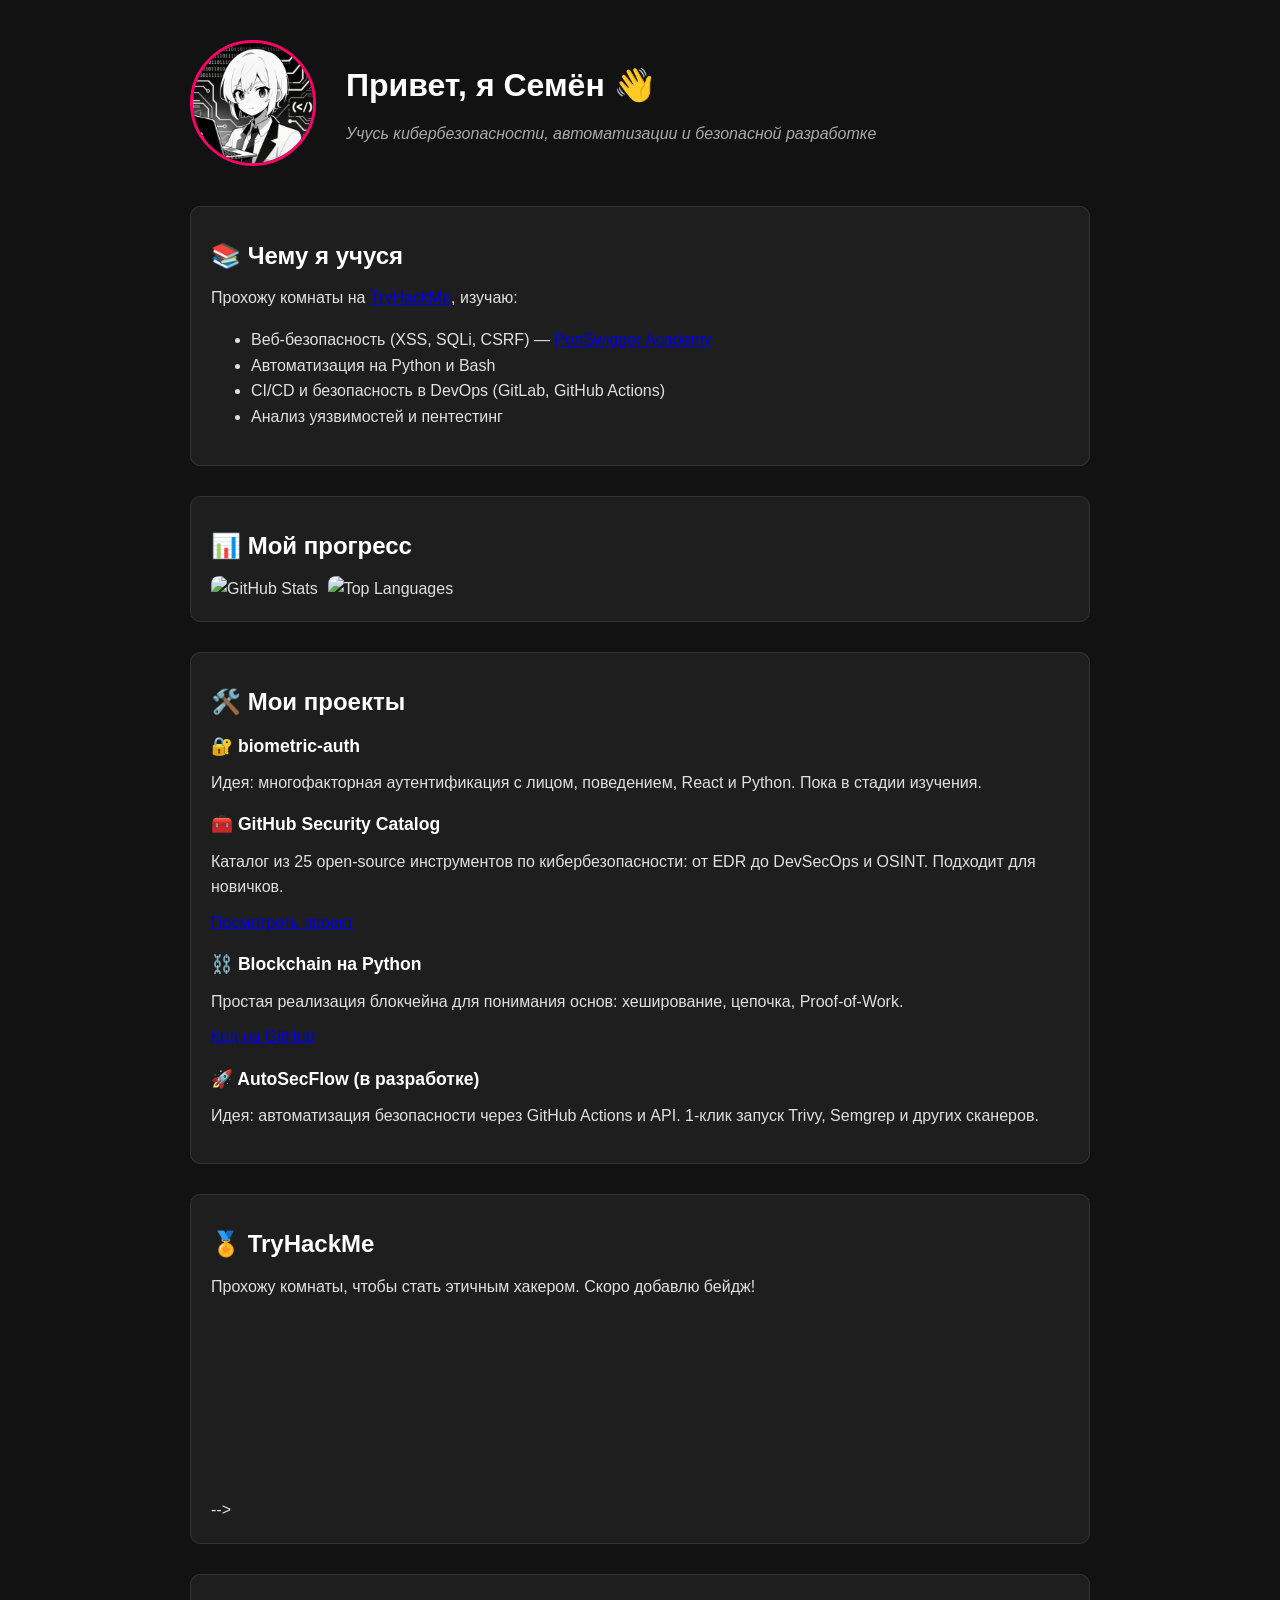
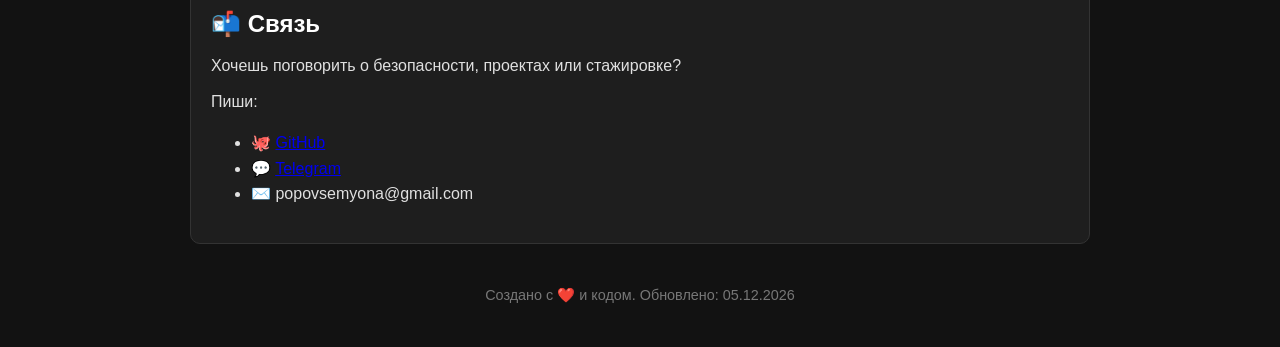
==== index.html @ 48610863 "Create index.html" ====
<!DOCTYPE html>
<html lang="ru">
<head>
  <meta charset="UTF-8" />
  <meta name="viewport" content="width=device-width, initial-scale=1" />
  <title>Семён | Кибербезопасник</title>
  <style>
    :root {
      --bg: #121212;
      --text: #e0e0e0;
      --accent: #ff0066;
      --card: #1e1e1e;
      --border: #333;
    }
    body {
      background: var(--bg);
      color: var(--text);
      font-family: 'Segoe UI', Tahoma, Geneva, Verdana, sans-serif;
      line-height: 1.6;
      margin: 0;
      padding: 20px;
    }
    .container {
      max-width: 900px;
      margin: 0 auto;
      padding: 20px;
    }
    header {
      display: flex;
      align-items: center;
      gap: 30px;
      margin-bottom: 40px;
    }
    .avatar {
      width: 120px;
      height: 120px;
      border-radius: 50%;
      object-fit: cover;
      border: 3px solid var(--accent);
    }
    h1, h2, h3 {
      margin: 10px 0;
      color: white;
    }
    h1 {
      font-size: 2rem;
    }
    p {
      margin: 10px 0;
    }
    .tagline {
      font-style: italic;
      color: #aaa;
    }
    .section {
      background: var(--card);
      padding: 20px;
      border-radius: 10px;
      margin-bottom: 30px;
      border: 1px solid var(--border);
    }
    .project {
      margin-bottom: 15px;
    }
    .project h3 {
      margin: 5px 0;
      font-size: 1.1rem;
    }
    .stats {
      display: flex;
      gap: 10px;
      flex-wrap: wrap;
    }
    .stats img {
      max-width: 100%;
      border-radius: 8px;
    }
    footer {
      text-align: center;
      margin-top: 40px;
      color: #777;
      font-size: 0.9rem;
    }
    @media (max-width: 600px) {
      header {
        flex-direction: column;
        text-align: center;
      }
    }
  </style>
</head>
<body>
  <div class="container">
    <header>
      <img src="https://trytonottry.github.io/assets/images/avatar.png" alt="Семён" class="avatar" />
      <div>
        <h1>Привет, я Семён 👋</h1>
        <p class="tagline">Учусь кибербезопасности, автоматизации и безопасной разработке</p>
      </div>
    </header>

    <section class="section">
      <h2>📚 Чему я учуся</h2>
      <p>Прохожу комнаты на <a href="https://tryhackme.com/p/Try2NotTry" target="_blank">TryHackMe</a>, изучаю:</p>
      <ul>
        <li>Веб-безопасность (XSS, SQLi, CSRF) — <a href="https://portswigger.net/web-security" target="_blank">PortSwigger Academy</a></li>
        <li>Автоматизация на Python и Bash</li>
        <li>CI/CD и безопасность в DevOps (GitLab, GitHub Actions)</li>
        <li>Анализ уязвимостей и пентестинг</li>
      </ul>
    </section>

    <section class="section">
      <h2>📊 Мой прогресс</h2>
      <div class="stats">
        <img src="https://github-readme-stats.vercel.app/api?username=Trytonottry&show_icons=true&theme=radical" alt="GitHub Stats" />
        <img src="https://github-readme-stats.vercel.app/api/top-langs/?username=Trytonottry&layout=compact&theme=radical" alt="Top Languages" />
      </div>
    </section>

    <section class="section">
      <h2>🛠️ Мои проекты</h2>
      
      <div class="project">
        <h3>🔐 biometric-auth</h3>
        <p>Идея: многофакторная аутентификация с лицом, поведением, React и Python. Пока в стадии изучения.</p>
      </div>

      <div class="project">
        <h3>🧰 GitHub Security Catalog</h3>
        <p>Каталог из 25 open-source инструментов по кибербезопасности: от EDR до DevSecOps и OSINT. Подходит для новичков.</p>
        <p><a href="https://github.com/Trytonottry/security-tools-catalog" target="_blank">Посмотреть проект</a></p>
      </div>

      <div class="project">
        <h3>⛓️ Blockchain на Python</h3>
        <p>Простая реализация блокчейна для понимания основ: хеширование, цепочка, Proof-of-Work.</p>
        <p><a href="https://github.com/Trytonottry/blockchain" target="_blank">Код на GitHub</a></p>
      </div>

      <div class="project">
        <h3>🚀 AutoSecFlow (в разработке)</h3>
        <p>Идея: автоматизация безопасности через GitHub Actions и API. 1-клик запуск Trivy, Semgrep и других сканеров.</p>
      </div>
    </section>

    <section class="section">
      <h2>🏅 TryHackMe</h2>
      <p>Прохожу комнаты, чтобы стать этичным хакером. Скоро добавлю бейдж!</p>
      
      <iframe 
        src="https://tryhackme.com/api/v2/badges/public-profile?userPublicId=5080349" 
        style="border: none; width: 100%; height: 180px;">
      </iframe>
      -->
    </section>

    <section class="section">
      <h2>📬 Связь</h2>
      <p>Хочешь поговорить о безопасности, проектах или стажировке?</p>
      <p>Пиши:</p>
      <ul>
        <li>🐙 <a href="https://github.com/Trytonottry" target="_blank">GitHub</a></li>
        <li>💬 <a href="https://t.me/moriartyyyyy" target="_blank">Telegram</a></li>
        <li>✉️ popovsemyona@gmail.com</li>
      </ul>
    </section>

    <footer>
      Создано с ❤️ и кодом. Обновлено: <script>document.write(new Date().toLocaleDateString("ru-RU"))</script>
    </footer>
  </div>
</body>
</html>
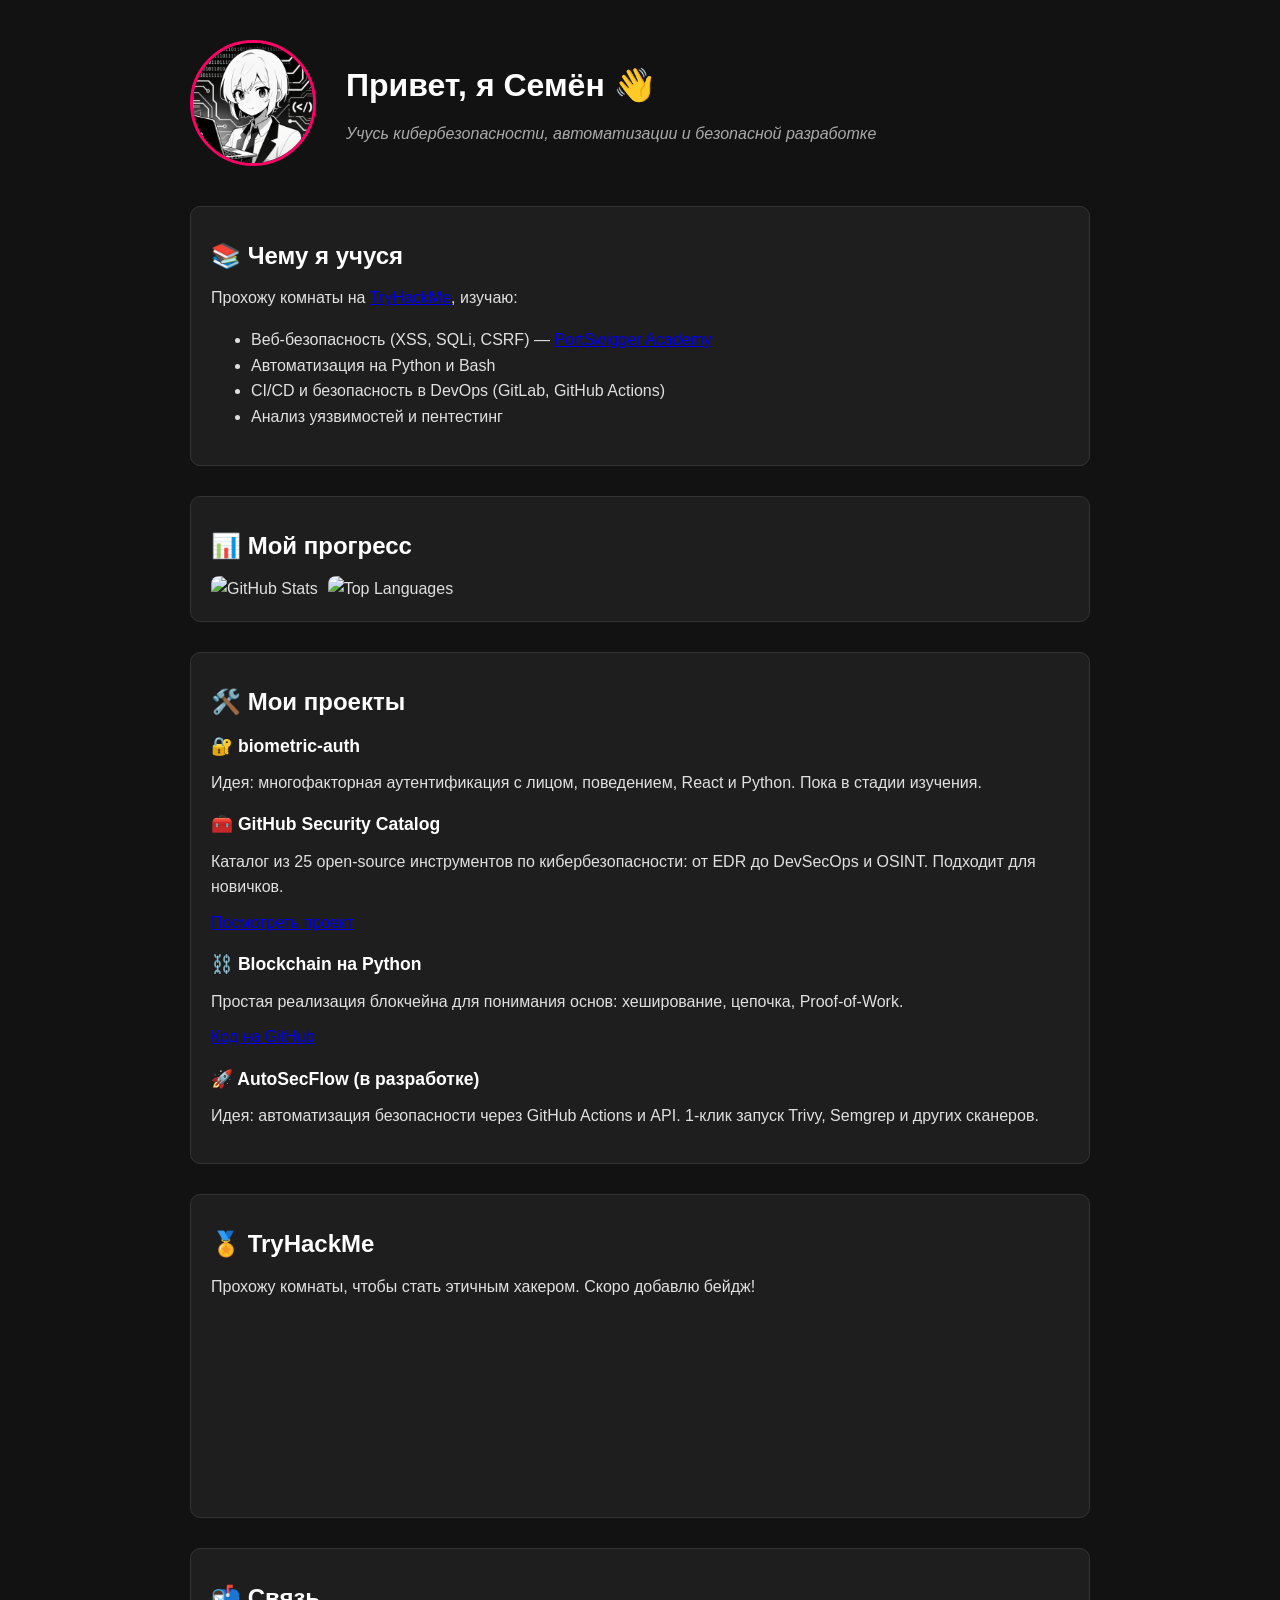
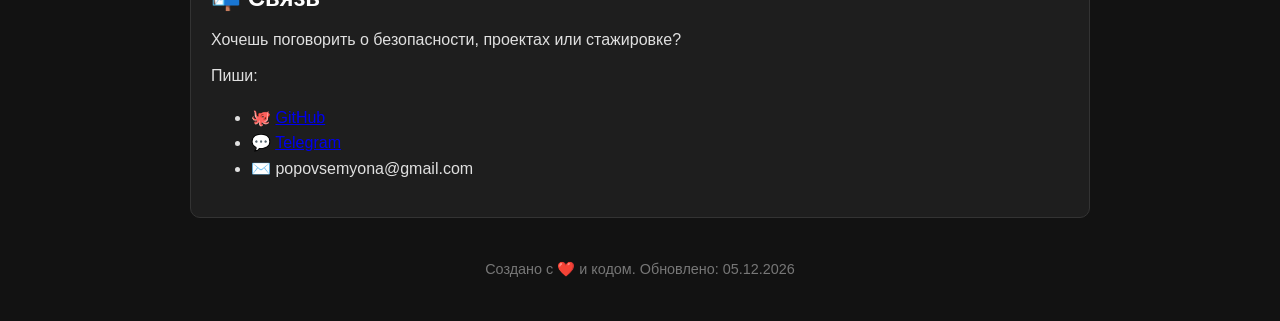
==== commit 9c5b21a0: "Update index.html" ====
--- a/index.html
+++ b/index.html
@@ -129,7 +129,7 @@
       <div class="project">
         <h3>🧰 GitHub Security Catalog</h3>
         <p>Каталог из 25 open-source инструментов по кибербезопасности: от EDR до DevSecOps и OSINT. Подходит для новичков.</p>
-        <p><a href="https://github.com/Trytonottry/security-tools-catalog" target="_blank">Посмотреть проект</a></p>
+        <p><a href="https://github.com/Trytonottry/40" target="_blank">Посмотреть проект</a></p>
       </div>
 
       <div class="project">
@@ -152,7 +152,6 @@
         src="https://tryhackme.com/api/v2/badges/public-profile?userPublicId=5080349" 
         style="border: none; width: 100%; height: 180px;">
       </iframe>
-      -->
     </section>
 
     <section class="section">
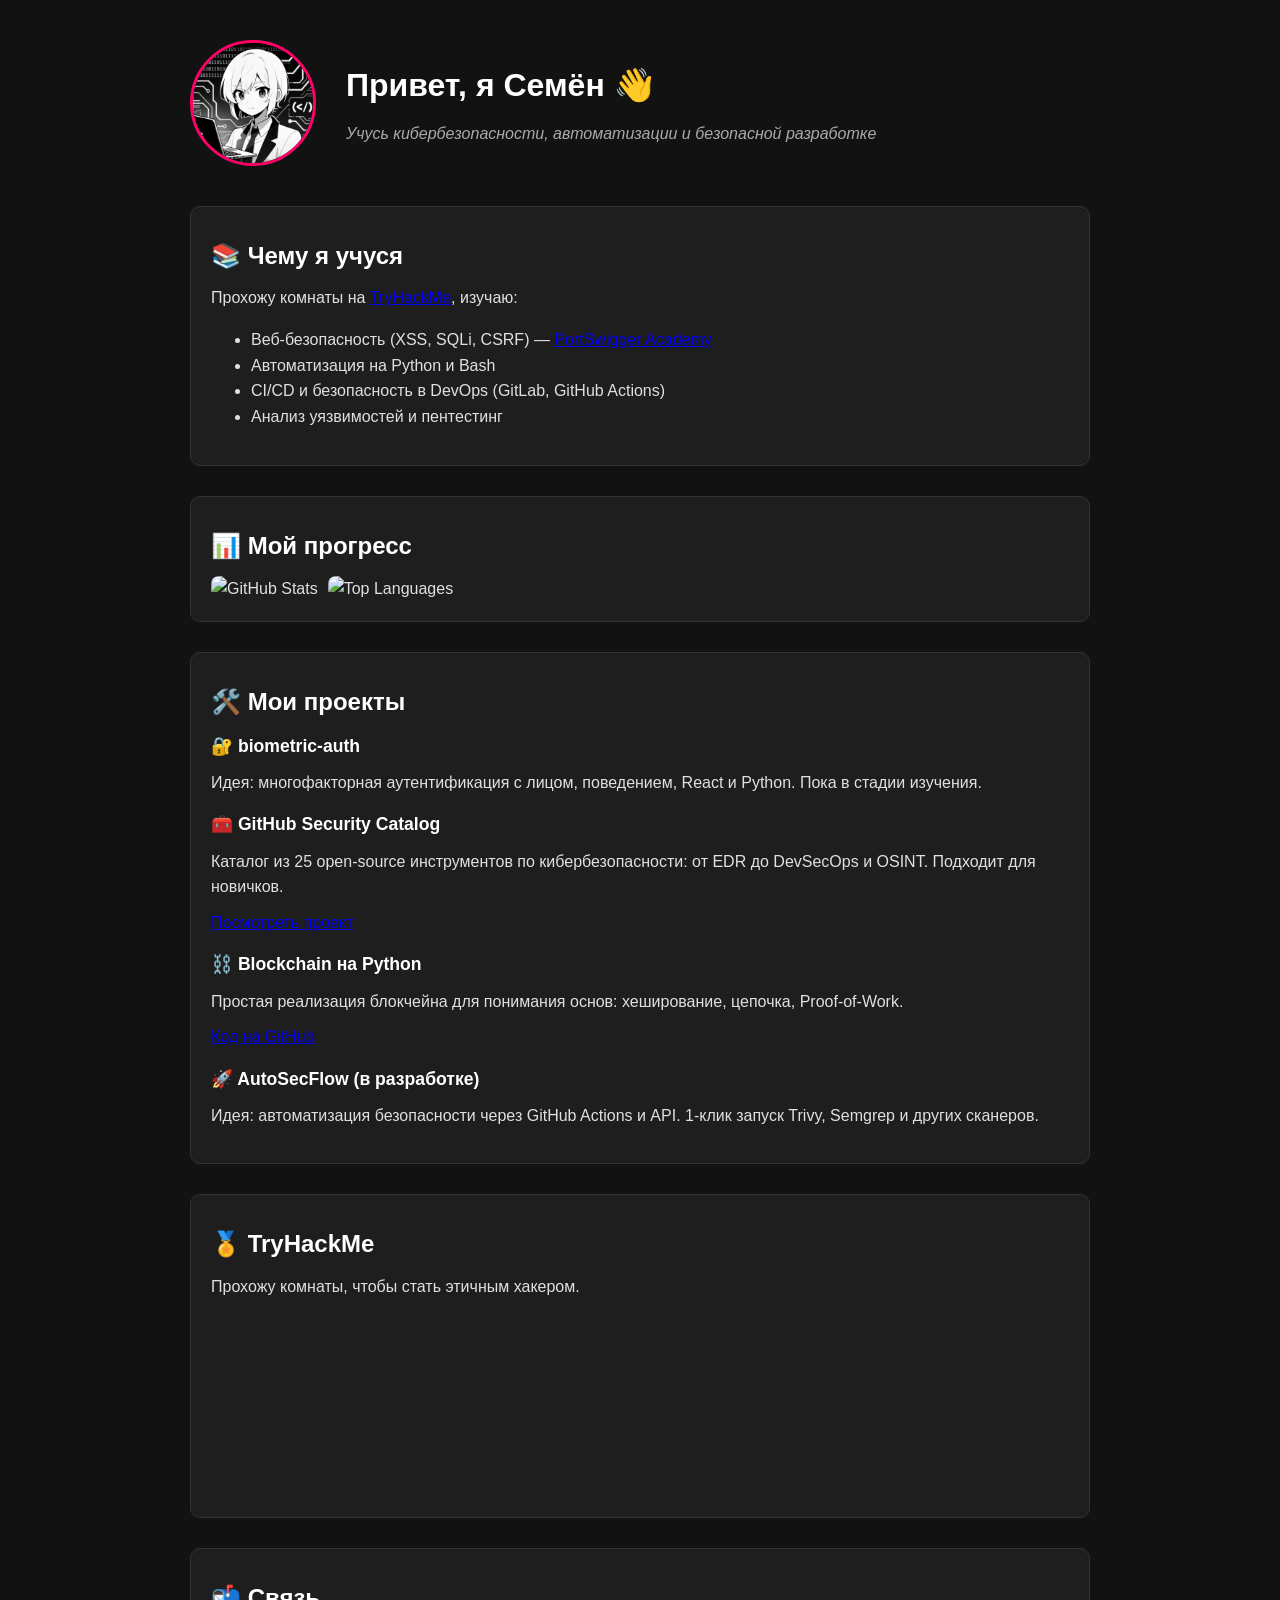
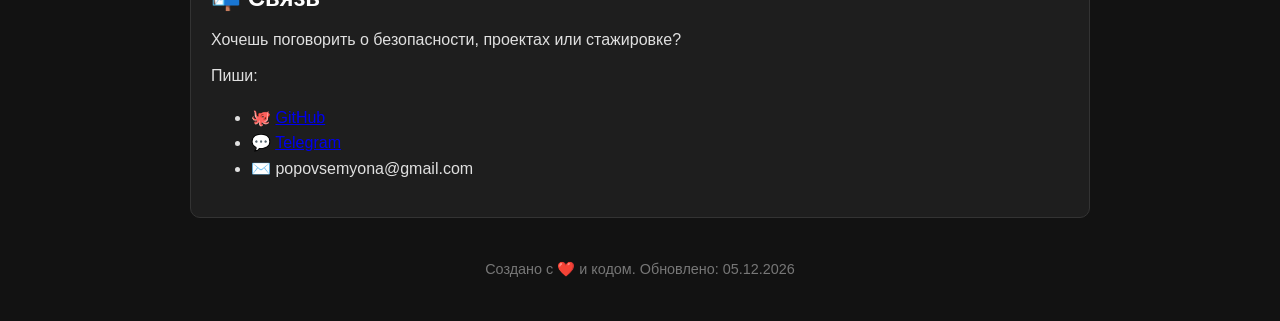
==== commit 522bba28: "Update index.html" ====
--- a/index.html
+++ b/index.html
@@ -146,7 +146,7 @@
 
     <section class="section">
       <h2>🏅 TryHackMe</h2>
-      <p>Прохожу комнаты, чтобы стать этичным хакером. Скоро добавлю бейдж!</p>
+      <p>Прохожу комнаты, чтобы стать этичным хакером.</p>
       
       <iframe 
         src="https://tryhackme.com/api/v2/badges/public-profile?userPublicId=5080349" 
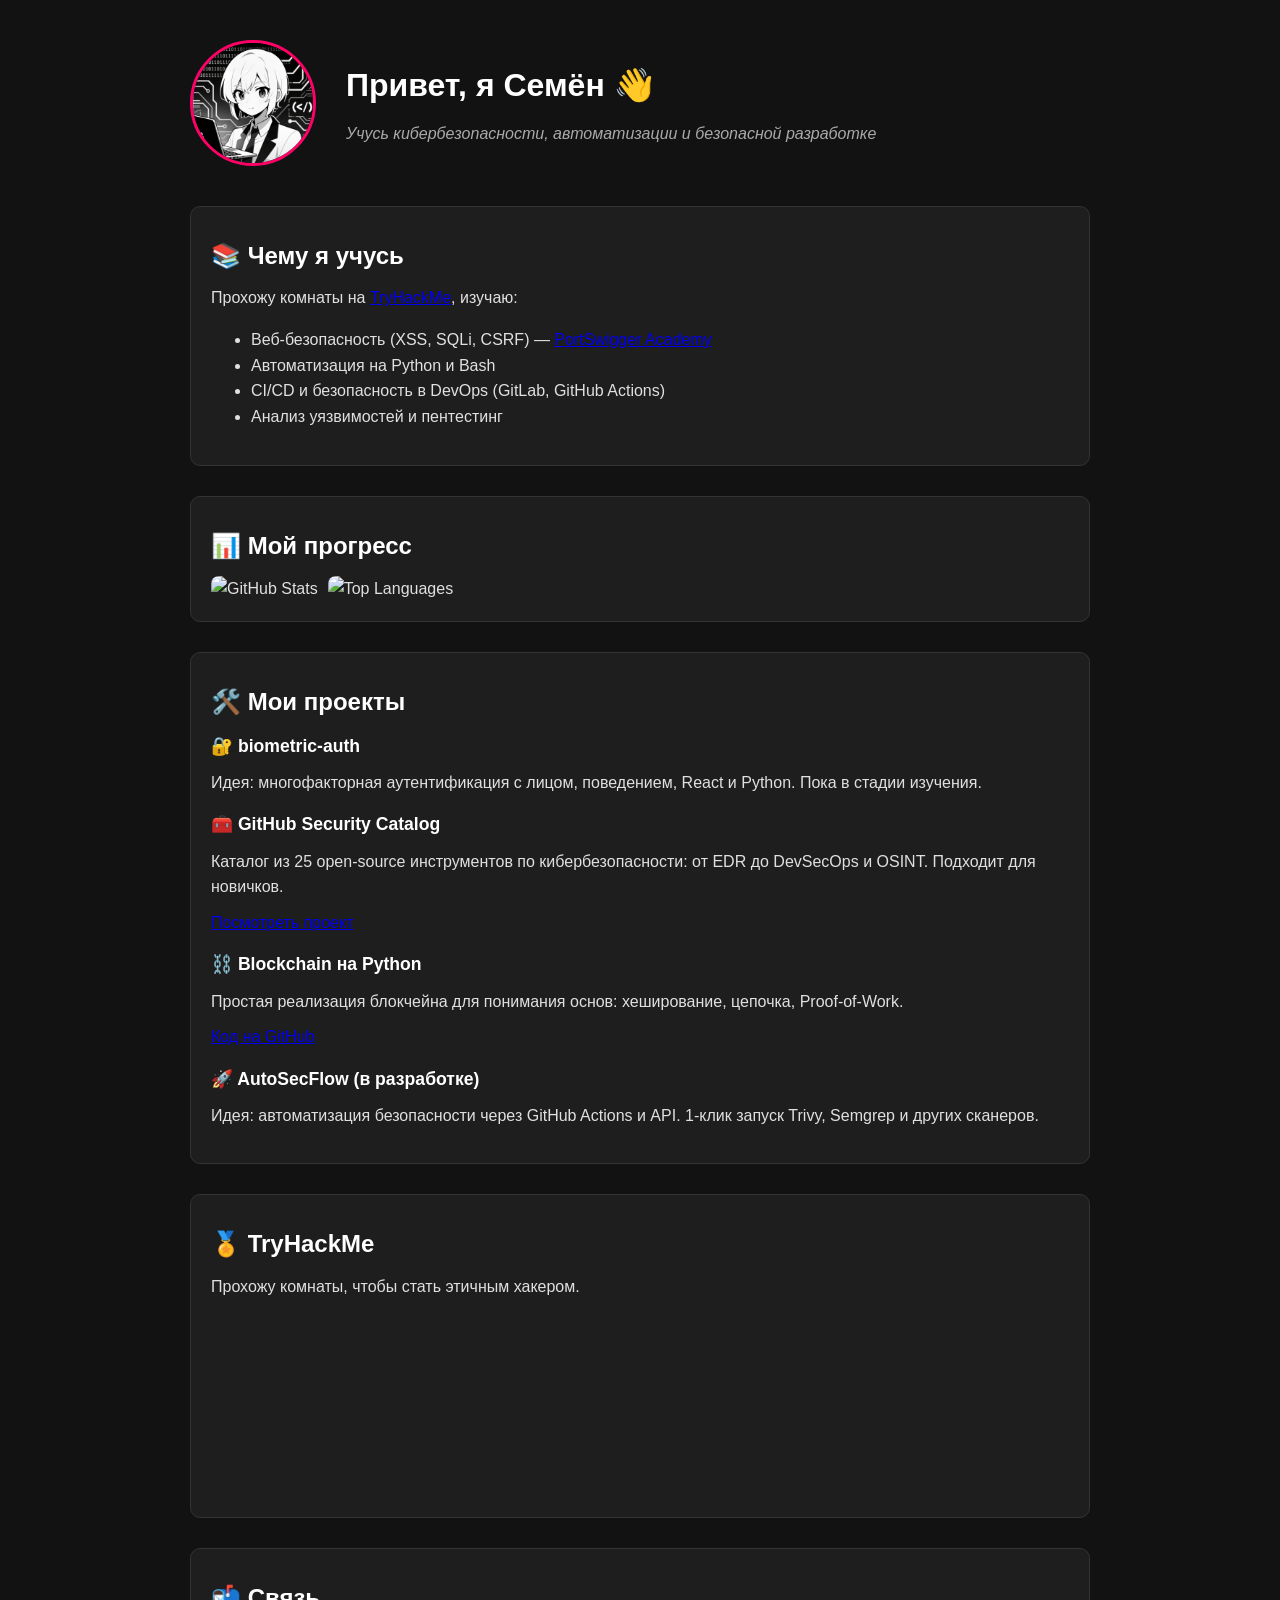
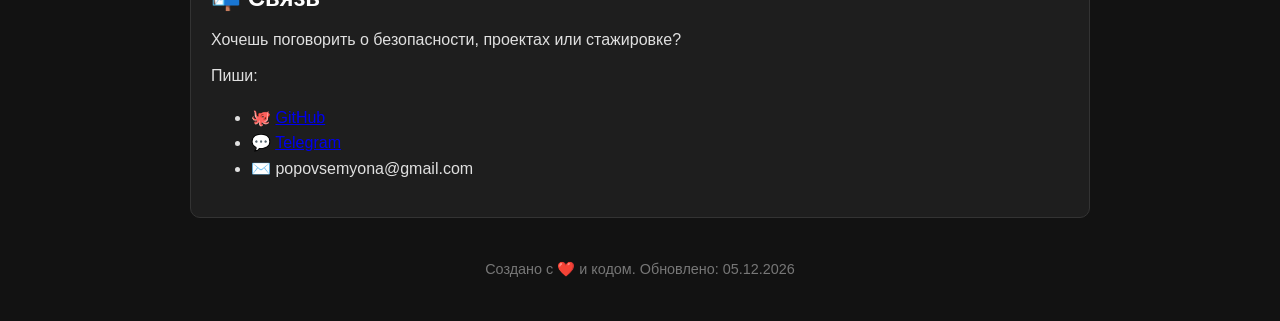
==== commit d6f55a77: "Update index.html" ====
--- a/index.html
+++ b/index.html
@@ -100,7 +100,7 @@
     </header>
 
     <section class="section">
-      <h2>📚 Чему я учуся</h2>
+      <h2>📚 Чему я учусь</h2>
       <p>Прохожу комнаты на <a href="https://tryhackme.com/p/Try2NotTry" target="_blank">TryHackMe</a>, изучаю:</p>
       <ul>
         <li>Веб-безопасность (XSS, SQLi, CSRF) — <a href="https://portswigger.net/web-security" target="_blank">PortSwigger Academy</a></li>
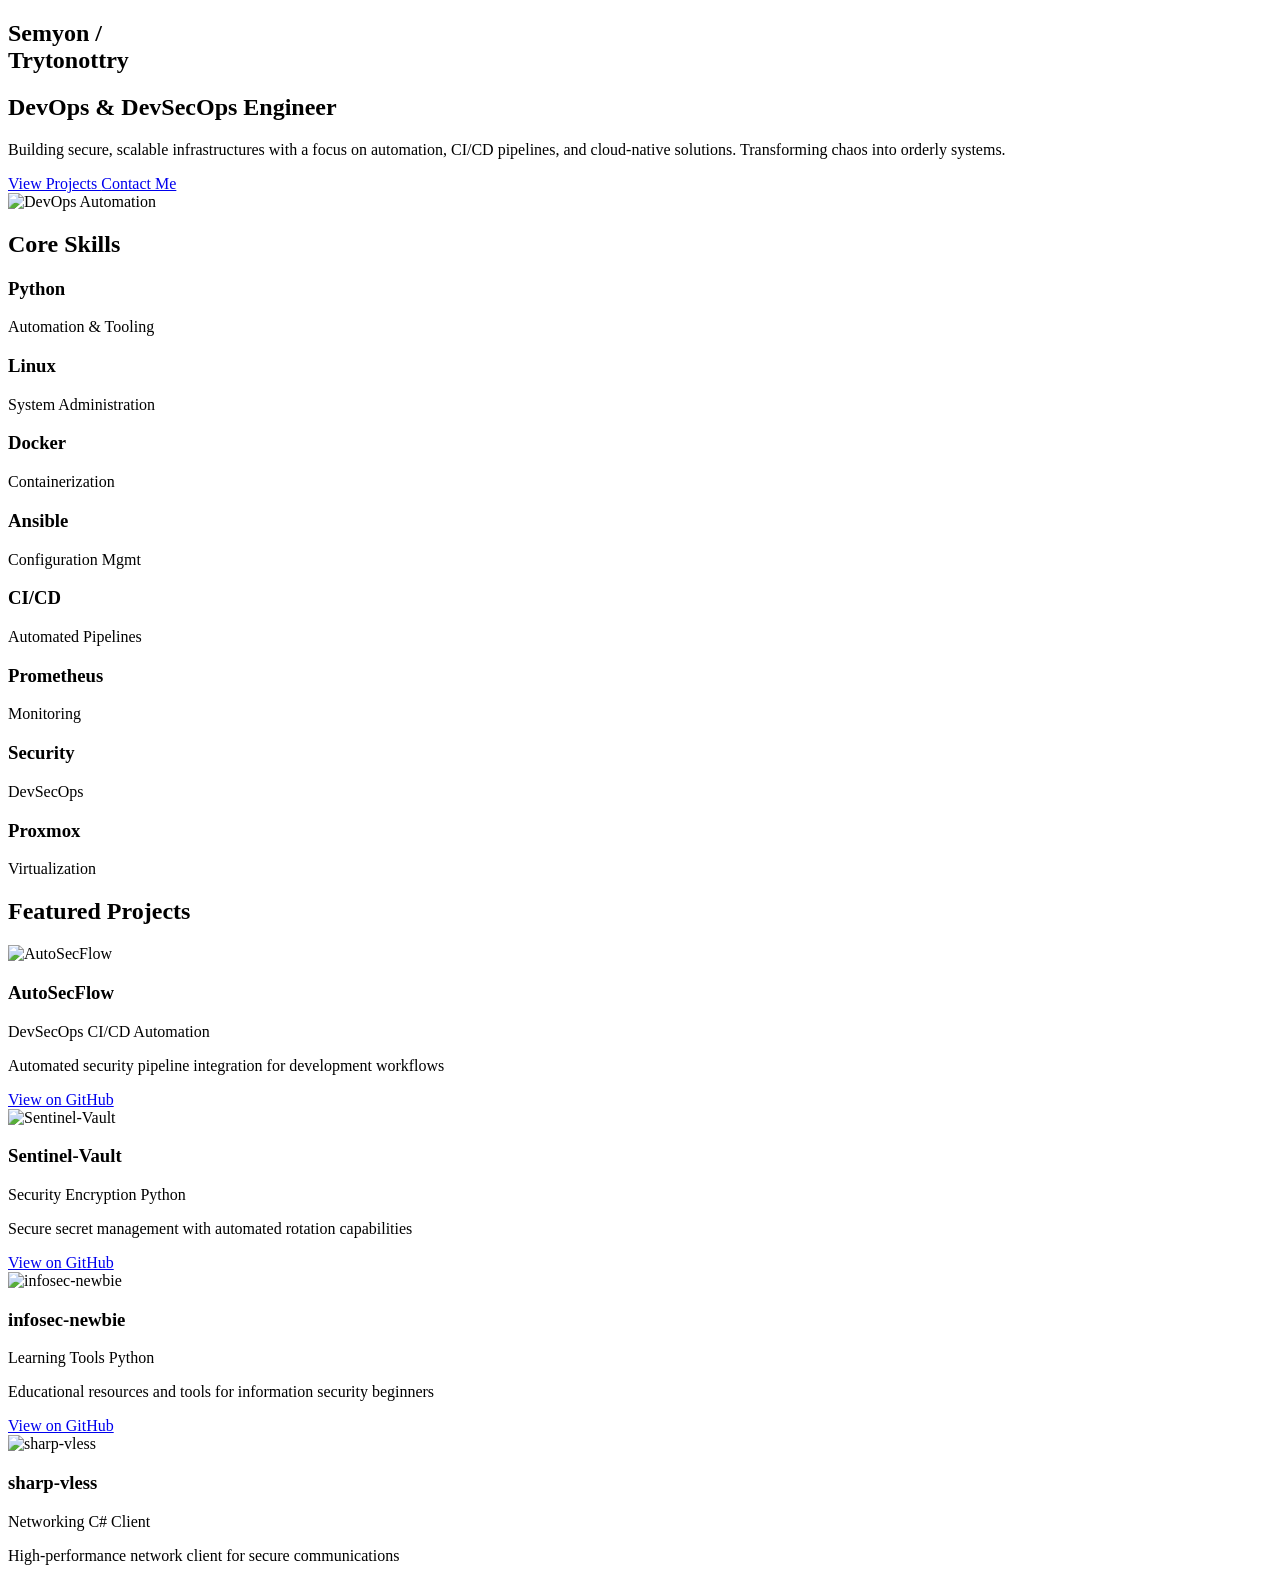
==== commit fd617bec: "Update and rename portfolio.jsx to index.html" ====
--- a/index.html
+++ b/index.html
@@ -1,173 +1,182 @@
 <!DOCTYPE html>
-<html lang="ru">
+<html lang="en" class="dark">
 <head>
-  <meta charset="UTF-8" />
-  <meta name="viewport" content="width=device-width, initial-scale=1" />
-  <title>Семён | Кибербезопасник</title>
-  <style>
-    :root {
-      --bg: #121212;
-      --text: #e0e0e0;
-      --accent: #ff0066;
-      --card: #1e1e1e;
-      --border: #333;
-    }
-    body {
-      background: var(--bg);
-      color: var(--text);
-      font-family: 'Segoe UI', Tahoma, Geneva, Verdana, sans-serif;
-      line-height: 1.6;
-      margin: 0;
-      padding: 20px;
-    }
-    .container {
-      max-width: 900px;
-      margin: 0 auto;
-      padding: 20px;
-    }
-    header {
-      display: flex;
-      align-items: center;
-      gap: 30px;
-      margin-bottom: 40px;
-    }
-    .avatar {
-      width: 120px;
-      height: 120px;
-      border-radius: 50%;
-      object-fit: cover;
-      border: 3px solid var(--accent);
-    }
-    h1, h2, h3 {
-      margin: 10px 0;
-      color: white;
-    }
-    h1 {
-      font-size: 2rem;
-    }
-    p {
-      margin: 10px 0;
-    }
-    .tagline {
-      font-style: italic;
-      color: #aaa;
-    }
-    .section {
-      background: var(--card);
-      padding: 20px;
-      border-radius: 10px;
-      margin-bottom: 30px;
-      border: 1px solid var(--border);
-    }
-    .project {
-      margin-bottom: 15px;
-    }
-    .project h3 {
-      margin: 5px 0;
-      font-size: 1.1rem;
-    }
-    .stats {
-      display: flex;
-      gap: 10px;
-      flex-wrap: wrap;
-    }
-    .stats img {
-      max-width: 100%;
-      border-radius: 8px;
-    }
-    footer {
-      text-align: center;
-      margin-top: 40px;
-      color: #777;
-      font-size: 0.9rem;
-    }
-    @media (max-width: 600px) {
-      header {
-        flex-direction: column;
-        text-align: center;
-      }
-    }
-  </style>
+    <meta charset="UTF-8">
+    <meta name="viewport" content="width=device-width, initial-scale=1.0">
+    <title>Semyon (Trytonottry) | DevOps & DevSecOps Engineer</title>
+    <link rel="stylesheet" href="style.css">
+    <script src="https://cdn.tailwindcss.com"></script>
+    <script src="https://unpkg.com/feather-icons"></script>
+    <script src="https://cdn.jsdelivr.net/npm/feather-icons/dist/feather.min.js"></script>
+    <script>
+        tailwind.config = {
+            darkMode: 'class',
+            theme: {
+                extend: {
+                    colors: {
+                        primary: '#7c3aed',
+                        secondary: '#0ea5a4',
+                        accent: '#f43f5e',
+                        dark: '#0f172a',
+                        darker: '#020617',
+                    }
+                }
+            }
+        }
+    </script>
 </head>
-<body>
-  <div class="container">
-    <header>
-      <img src="https://trytonottry.github.io/assets/images/avatar.png" alt="Семён" class="avatar" />
-      <div>
-        <h1>Привет, я Семён 👋</h1>
-        <p class="tagline">Учусь кибербезопасности, автоматизации и безопасной разработке</p>
-      </div>
-    </header>
+<body class="bg-darker text-gray-100 font-sans antialiased overflow-x-hidden">
+    <custom-header></custom-header>
+    <main class="max-w-7xl mx-auto px-4 sm:px-6 lg:px-8">
+        <section id="hero" class="py-20 md:py-32">
+            <div class="container mx-auto flex flex-col md:flex-row items-center">
+                <div class="md:w-1/2 mb-10 md:mb-0">
+                    <h1 class="text-4xl md:text-6xl font-bold mb-6">
+                        Semyon /<br><span class="text-primary">Trytonottry</span>
+                    </h1>
+                    <h2 class="text-xl md:text-2xl font-semibold mb-4">DevOps & DevSecOps Engineer</h2>
+                    <p class="text-gray-300 mb-8 max-w-lg">
+                        Building secure, scalable infrastructures with a focus on automation, CI/CD pipelines,
+                        and cloud-native solutions. Transforming chaos into orderly systems.
+                    </p>
+                    <div class="flex space-x-4">
+                        <a href="#projects" class="bg-primary hover:bg-primary/90 text-white px-6 py-3 rounded-lg font-medium transition-all duration-300 transform hover:-translate-y-1">
+                            View Projects
+                        </a>
+                        <a href="#contact" class="border border-secondary text-secondary hover:bg-secondary/10 px-6 py-3 rounded-lg font-medium transition-all duration-300">
+                            Contact Me
+                        </a>
+                    </div>
+                </div>
+                <div class="md:w-1/2 flex justify-center">
+                    <div class="relative">
+                        <div class="w-64 h-64 md:w-80 md:h-80 bg-gradient-to-br from-primary to-secondary rounded-full opacity-20 blur-3xl absolute -z-10"></div>
+                        <div class="w-64 h-64 md:w-80 md:h-80 bg-dark border-2 border-secondary/50 rounded-2xl overflow-hidden shadow-xl">
+                            <img src="http://static.photos/technology/640x360/42" alt="DevOps Automation" class="w-full h-full object-cover">
+                        </div>
+                    </div>
+                </div>
+            </div>
+        </section>
 
-    <section class="section">
-      <h2>📚 Чему я учусь</h2>
-      <p>Прохожу комнаты на <a href="https://tryhackme.com/p/Try2NotTry" target="_blank">TryHackMe</a>, изучаю:</p>
-      <ul>
-        <li>Веб-безопасность (XSS, SQLi, CSRF) — <a href="https://portswigger.net/web-security" target="_blank">PortSwigger Academy</a></li>
-        <li>Автоматизация на Python и Bash</li>
-        <li>CI/CD и безопасность в DevOps (GitLab, GitHub Actions)</li>
-        <li>Анализ уязвимостей и пентестинг</li>
-      </ul>
-    </section>
+        <section id="skills" class="py-16">
+            <div class="container mx-auto">
+                <h2 class="text-3xl font-bold mb-12 text-center">
+                    <span class="border-b-2 border-primary pb-2">Core Skills</span>
+                </h2>
+                <div class="grid grid-cols-2 md:grid-cols-4 gap-4">
+                    <div class="skill-card">
+                        <i data-feather="code" class="text-primary"></i>
+                        <h3 class="mt-2">Python</h3>
+                        <p class="text-gray-400">Automation & Tooling</p>
+                    </div>
+                    <div class="skill-card">
+                        <i data-feather="terminal" class="text-secondary"></i>
+                        <h3 class="mt-2">Linux</h3>
+                        <p class="text-gray-400">System Administration</p>
+                    </div>
+                    <div class="skill-card">
+                        <i data-feather="box" class="text-accent"></i>
+                        <h3 class="mt-2">Docker</h3>
+                        <p class="text-gray-400">Containerization</p>
+                    </div>
+                    <div class="skill-card">
+                        <i data-feather="layers" class="text-primary"></i>
+                        <h3 class="mt-2">Ansible</h3>
+                        <p class="text-gray-400">Configuration Mgmt</p>
+                    </div>
+                    <div class="skill-card">
+                        <i data-feather="repeat" class="text-secondary"></i>
+                        <h3 class="mt-2">CI/CD</h3>
+                        <p class="text-gray-400">Automated Pipelines</p>
+                    </div>
+                    <div class="skill-card">
+                        <i data-feather="activity" class="text-accent"></i>
+                        <h3 class="mt-2">Prometheus</h3>
+                        <p class="text-gray-400">Monitoring</p>
+                    </div>
+                    <div class="skill-card">
+                        <i data-feather="shield" class="text-primary"></i>
+                        <h3 class="mt-2">Security</h3>
+                        <p class="text-gray-400">DevSecOps</p>
+                    </div>
+                    <div class="skill-card">
+                        <i data-feather="server" class="text-secondary"></i>
+                        <h3 class="mt-2">Proxmox</h3>
+                        <p class="text-gray-400">Virtualization</p>
+                    </div>
+                </div>
+            </div>
+        </section>
 
-    <section class="section">
-      <h2>📊 Мой прогресс</h2>
-      <div class="stats">
-        <img src="https://github-readme-stats.vercel.app/api?username=Trytonottry&show_icons=true&theme=radical" alt="GitHub Stats" />
-        <img src="https://github-readme-stats.vercel.app/api/top-langs/?username=Trytonottry&layout=compact&theme=radical" alt="Top Languages" />
-      </div>
-    </section>
-
-    <section class="section">
-      <h2>🛠️ Мои проекты</h2>
-      
-      <div class="project">
-        <h3>🔐 biometric-auth</h3>
-        <p>Идея: многофакторная аутентификация с лицом, поведением, React и Python. Пока в стадии изучения.</p>
-      </div>
-
-      <div class="project">
-        <h3>🧰 GitHub Security Catalog</h3>
-        <p>Каталог из 25 open-source инструментов по кибербезопасности: от EDR до DevSecOps и OSINT. Подходит для новичков.</p>
-        <p><a href="https://github.com/Trytonottry/40" target="_blank">Посмотреть проект</a></p>
-      </div>
-
-      <div class="project">
-        <h3>⛓️ Blockchain на Python</h3>
-        <p>Простая реализация блокчейна для понимания основ: хеширование, цепочка, Proof-of-Work.</p>
-        <p><a href="https://github.com/Trytonottry/blockchain" target="_blank">Код на GitHub</a></p>
-      </div>
-
-      <div class="project">
-        <h3>🚀 AutoSecFlow (в разработке)</h3>
-        <p>Идея: автоматизация безопасности через GitHub Actions и API. 1-клик запуск Trivy, Semgrep и других сканеров.</p>
-      </div>
-    </section>
-
-    <section class="section">
-      <h2>🏅 TryHackMe</h2>
-      <p>Прохожу комнаты, чтобы стать этичным хакером.</p>
-      
-      <iframe 
-        src="https://tryhackme.com/api/v2/badges/public-profile?userPublicId=5080349" 
-        style="border: none; width: 100%; height: 180px;">
-      </iframe>
-    </section>
-
-    <section class="section">
-      <h2>📬 Связь</h2>
-      <p>Хочешь поговорить о безопасности, проектах или стажировке?</p>
-      <p>Пиши:</p>
-      <ul>
-        <li>🐙 <a href="https://github.com/Trytonottry" target="_blank">GitHub</a></li>
-        <li>💬 <a href="https://t.me/moriartyyyyy" target="_blank">Telegram</a></li>
-        <li>✉️ popovsemyona@gmail.com</li>
-      </ul>
-    </section>
-
-    <footer>
-      Создано с ❤️ и кодом. Обновлено: <script>document.write(new Date().toLocaleDateString("ru-RU"))</script>
-    </footer>
-  </div>
+        <section id="projects" class="py-16">
+            <div class="container mx-auto">
+                <h2 class="text-3xl font-bold mb-12 text-center">
+                    <span class="border-b-2 border-primary pb-2">Featured Projects</span>
+                </h2>
+                <div class="grid md:grid-cols-2 lg:grid-cols-3 gap-6">
+                    <div class="project-card">
+                        <div class="project-image">
+                            <img src="http://static.photos/technology/640x360/11" alt="AutoSecFlow">
+                        </div>
+                        <div class="project-content">
+                            <h3>AutoSecFlow</h3>
+                            <div class="tags">
+                                <span>DevSecOps</span>
+                                <span>CI/CD</span>
+                                <span>Automation</span>
+                            </div>
+                            <p>Automated security pipeline integration for development workflows</p>
+                            <a href="https://github.com/trytonottry/AutoSecFlow" class="project-link">
+                                View on GitHub
+                            </a>
+                        </div>
+                    </div>
+                    <div class="project-card">
+                        <div class="project-image">
+                            <img src="http://static.photos/technology/640x360/22" alt="Sentinel-Vault">
+                        </div>
+                        <div class="project-content">
+                            <h3>Sentinel-Vault</h3>
+                            <div class="tags">
+                                <span>Security</span>
+                                <span>Encryption</span>
+                                <span>Python</span>
+                            </div>
+                            <p>Secure secret management with automated rotation capabilities</p>
+                            <a href="https://github.com/trytonottry/Sentinel-Vault" class="project-link">
+                                View on GitHub
+                            </a>
+                        </div>
+                    </div>
+                    <div class="project-card">
+                        <div class="project-image">
+                            <img src="http://static.photos/technology/640x360/33" alt="infosec-newbie">
+                        </div>
+                        <div class="project-content">
+                            <h3>infosec-newbie</h3>
+                            <div class="tags">
+                                <span>Learning</span>
+                                <span>Tools</span>
+                                <span>Python</span>
+                            </div>
+                            <p>Educational resources and tools for information security beginners</p>
+                            <a href="https://github.com/trytonottry/infosec-newbie" class="project-link">
+                                View on GitHub
+                            </a>
+                        </div>
+                    </div>
+                    <div class="project-card">
+                        <div class="project-image">
+                            <img src="http://static.photos/technology/640x360/44" alt="sharp-vless">
+                        </div>
+                        <div class="project-content">
+                            <h3>sharp-vless</h3>
+                            <div class="tags">
+                                <span>Networking</span>
+                                <span>C#</span>
+                                <span>Client</span>
+                            </div>
+                            <p>High-performance network client for secure communications
 </body>
 </html>
